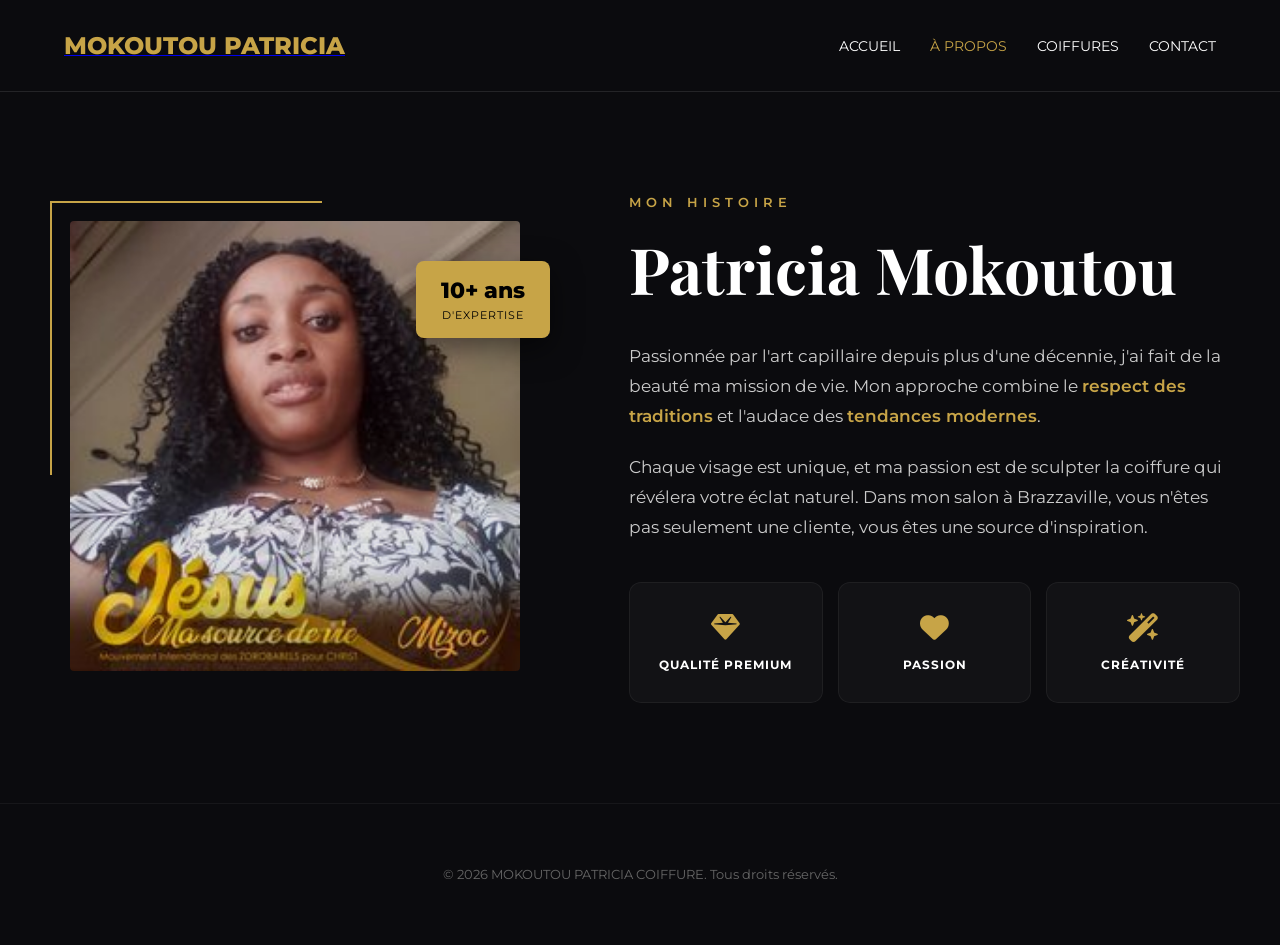
==== about.html @ e0942e8d "Version finale site Patricia" ====
<!DOCTYPE html>
<html lang="fr">
<head>
    <meta charset="UTF-8" />
    <meta name="viewport" content="width=device-width, initial-scale=1" />
    <title>À Propos | MOKOUTOU PATRICIA COIFFURE</title>
    
    <link href="https://fonts.googleapis.com/css2?family=Montserrat:wght@300;400;600;800&family=Playfair+Display:wght@700&display=swap" rel="stylesheet">
    <link rel="stylesheet" href="https://cdnjs.cloudflare.com/ajax/libs/font-awesome/6.4.0/css/all.min.css">
    <link href="https://unpkg.com/aos@2.3.1/dist/aos.css" rel="stylesheet">
    <link rel="stylesheet" href="style.css" />
    <link rel="stylesheet" href="about.css" />
</head>
<body class="about-page">

    <header class="site-header">
        <div class="header-container">
            <div class="brand" data-aos="fade-down">
                <a href="index.html" class="brand-link">
                    <span class="brand-text">MOKOUTOU PATRICIA</span>
                </a>
            </div>
            <nav class="site-nav">
                <ul class="nav-list">
                    <li><a href="index.html">Accueil</a></li>
                    <li><a href="about.html" class="active">À propos</a></li>
                    <li><a href="coiffures.html">Coiffures</a></li>
                    <li><a href="contact.html">Contact</a></li>
                </ul>
            </nav>
        </div>
    </header>

    <main class="about-main">
        <section class="about-hero">
            <div class="container">
                <div class="about-grid">
                    
                    <div class="about-image-side" data-aos="zoom-in">
                        <div class="image-wrapper">
                            <div class="gold-frame"></div>
                            <img src="47.jpeg" alt="Patricia Mokoutou" class="profile-pic">
                            <div class="experience-card">
                                <span class="exp-number">10+ ans</span>
                                <span class="exp-text">D'EXPERTISE</span>
                            </div>
                        </div>
                    </div>

                    <div class="about-text-side" data-aos="fade-left">
                        <span class="gold-subtitle">MON HISTOIRE</span>
                        <h1 class="main-title">Patricia Mokoutou</h1>
                        <p class="description">
                            Passionnée par l'art capillaire depuis plus d'une décennie, j'ai fait de la beauté ma mission de vie. Mon approche combine le <span class="highlight">respect des traditions</span> et l'audace des <span class="highlight">tendances modernes</span>.
                        </p>
                        <p class="description">
                            Chaque visage est unique, et ma passion est de sculpter la coiffure qui révélera votre éclat naturel. Dans mon salon à Brazzaville, vous n'êtes pas seulement une cliente, vous êtes une source d'inspiration.
                        </p>

                        <div class="values-flex">
                            <div class="value-card">
                                <i class="fa-solid fa-gem"></i>
                                <h3>QUALITÉ PREMIUM</h3>
                            </div>
                            <div class="value-card">
                                <i class="fa-solid fa-heart"></i>
                                <h3>PASSION</h3>
                            </div>
                            <div class="value-card">
                                <i class="fa-solid fa-wand-magic-sparkles"></i>
                                <h3>CRÉATIVITÉ</h3>
                            </div>
                        </div>
                    </div>

                </div>
            </div>
        </section>
    </main>

    <footer class="simple-footer">
        <p>&copy; 2026 MOKOUTOU PATRICIA COIFFURE. Tous droits réservés.</p>
    </footer>

    <script src="https://unpkg.com/aos@2.3.1/dist/aos.js"></script>
    <script>AOS.init({ duration: 1000, once: true });</script>
</body>
</html>
---- about.css ----
/* Configuration Générale */
.about-page {
    background-color: #0b0b0e;
    color: #ffffff;
    font-family: 'Montserrat', sans-serif;
    margin: 0;
}

.container {
    max-width: 1200px;
    margin: 0 auto;
    padding: 0 20px;
}

/* En-tête (Ajustement pour centrage) */
.header-container {
    display: flex;
    justify-content: space-between;
    align-items: center;
    padding: 20px 5%;
    border-bottom: 1px solid rgba(255,255,255,0.1);
}

.brand-text {
    font-size: 1.5rem;
    font-weight: 800;
    color: #c7a447;
    text-decoration: none;
}

.nav-list {
    display: flex;
    list-style: none;
    gap: 30px;
}

.nav-list a {
    color: #fff;
    text-decoration: none;
    font-size: 0.9rem;
    text-transform: uppercase;
    transition: 0.3s;
}

.nav-list a.active, .nav-list a:hover {
    color: #c7a447;
}

/* Section Hero & Grid */
.about-main {
    padding: 100px 0;
}

.about-grid {
    display: grid;
    grid-template-columns: 1fr 1.2fr;
    gap: 80px;
    align-items: center;
}

/* Côté Image */
.about-image-side {
    position: relative;
    display: flex;
    justify-content: center;
}

.image-wrapper {
    position: relative;
    width: 100%;
    max-width: 450px;
}

.gold-frame {
    position: absolute;
    top: -20px;
    left: -20px;
    width: 60%;
    height: 60%;
    border-top: 2px solid #c7a447;
    border-left: 2px solid #c7a447;
    z-index: 1;
}

.profile-pic {
    width: 100%;
    height: auto;
    border-radius: 4px;
    filter: brightness(0.9);
}

.experience-card {
    position: absolute;
    top: 40px;
    right: -30px;
    background: #c7a447;
    color: #000;
    padding: 15px 25px;
    border-radius: 8px;
    text-align: center;
    box-shadow: 0 10px 30px rgba(0,0,0,0.5);
    z-index: 10;
}

.exp-number {
    display: block;
    font-size: 1.4rem;
    font-weight: 800;
}

.exp-text {
    font-size: 0.7rem;
    letter-spacing: 1px;
}

/* Côté Texte */
.gold-subtitle {
    color: #c7a447;
    letter-spacing: 5px;
    font-size: 0.8rem;
    font-weight: 600;
}

.main-title {
    font-family: 'Playfair Display', serif;
    font-size: 4rem;
    margin: 15px 0 30px;
}

.description {
    font-size: 1.05rem;
    line-height: 1.8;
    color: #cccccc;
    margin-bottom: 20px;
}

.highlight {
    color: #c7a447;
    font-weight: 600;
}

/* Cartes de Valeurs */
.values-flex {
    display: flex;
    gap: 15px;
    margin-top: 40px;
}

.value-card {
    flex: 1;
    background: rgba(255,255,255,0.03);
    border: 1px solid rgba(255,255,255,0.05);
    padding: 30px 15px;
    text-align: center;
    border-radius: 12px;
    transition: 0.4s;
}

.value-card:hover {
    background: rgba(199, 164, 71, 0.05);
    border-color: #c7a447;
    transform: translateY(-5px);
}

.value-card i {
    font-size: 1.8rem;
    color: #c7a447;
    margin-bottom: 15px;
}

.value-card h3 {
    font-size: 0.75rem;
    letter-spacing: 1px;
    margin: 0;
}

/* Footer */
.simple-footer {
    text-align: center;
    padding: 50px;
    border-top: 1px solid rgba(255,255,255,0.05);
    font-size: 0.8rem;
    color: #666;
}

/* Responsive */
@media (max-width: 992px) {
    .about-grid { grid-template-columns: 1fr; gap: 60px; }
    .main-title { font-size: 2.8rem; }
    .experience-card { right: 10px; }
    .values-flex { flex-direction: column; }
}
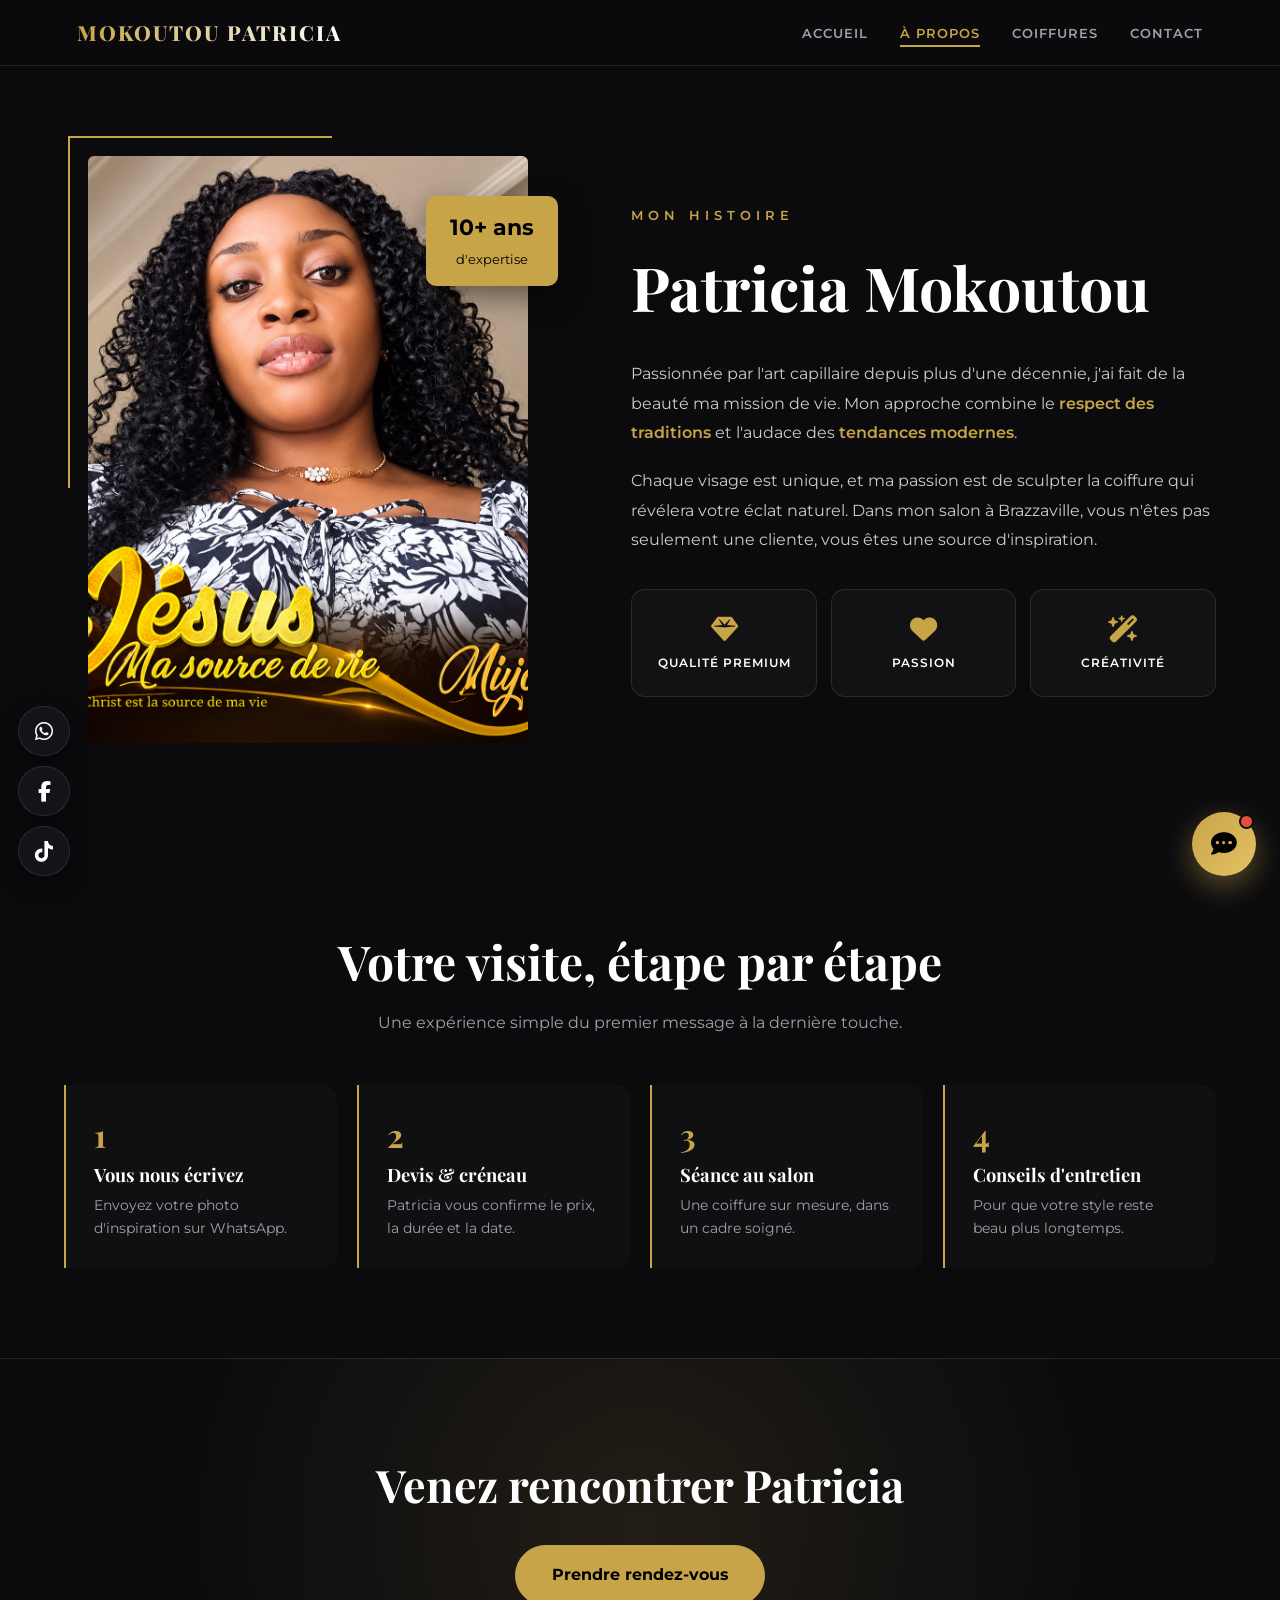
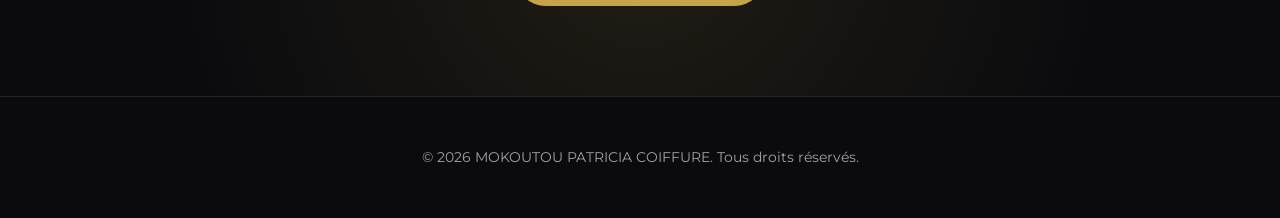
==== commit 62aa2dba: "Add files via upload Nouvelle version du site" ====
--- a/about.html
+++ b/about.html
@@ -1,88 +1,92 @@
-<!DOCTYPE html>
-<html lang="fr">
-<head>
-    <meta charset="UTF-8" />
-    <meta name="viewport" content="width=device-width, initial-scale=1" />
-    <title>À Propos | MOKOUTOU PATRICIA COIFFURE</title>
-    
-    <link href="https://fonts.googleapis.com/css2?family=Montserrat:wght@300;400;600;800&family=Playfair+Display:wght@700&display=swap" rel="stylesheet">
-    <link rel="stylesheet" href="https://cdnjs.cloudflare.com/ajax/libs/font-awesome/6.4.0/css/all.min.css">
-    <link href="https://unpkg.com/aos@2.3.1/dist/aos.css" rel="stylesheet">
-    <link rel="stylesheet" href="style.css" />
-    <link rel="stylesheet" href="about.css" />
-</head>
-<body class="about-page">
-
-    <header class="site-header">
-        <div class="header-container">
-            <div class="brand" data-aos="fade-down">
-                <a href="index.html" class="brand-link">
-                    <span class="brand-text">MOKOUTOU PATRICIA</span>
-                </a>
-            </div>
-            <nav class="site-nav">
-                <ul class="nav-list">
-                    <li><a href="index.html">Accueil</a></li>
-                    <li><a href="about.html" class="active">À propos</a></li>
-                    <li><a href="coiffures.html">Coiffures</a></li>
-                    <li><a href="contact.html">Contact</a></li>
-                </ul>
-            </nav>
-        </div>
-    </header>
-
-    <main class="about-main">
-        <section class="about-hero">
-            <div class="container">
-                <div class="about-grid">
-                    
-                    <div class="about-image-side" data-aos="zoom-in">
-                        <div class="image-wrapper">
-                            <div class="gold-frame"></div>
-                            <img src="47.jpeg" alt="Patricia Mokoutou" class="profile-pic">
-                            <div class="experience-card">
-                                <span class="exp-number">10+ ans</span>
-                                <span class="exp-text">D'EXPERTISE</span>
-                            </div>
-                        </div>
-                    </div>
-
-                    <div class="about-text-side" data-aos="fade-left">
-                        <span class="gold-subtitle">MON HISTOIRE</span>
-                        <h1 class="main-title">Patricia Mokoutou</h1>
-                        <p class="description">
-                            Passionnée par l'art capillaire depuis plus d'une décennie, j'ai fait de la beauté ma mission de vie. Mon approche combine le <span class="highlight">respect des traditions</span> et l'audace des <span class="highlight">tendances modernes</span>.
-                        </p>
-                        <p class="description">
-                            Chaque visage est unique, et ma passion est de sculpter la coiffure qui révélera votre éclat naturel. Dans mon salon à Brazzaville, vous n'êtes pas seulement une cliente, vous êtes une source d'inspiration.
-                        </p>
-
-                        <div class="values-flex">
-                            <div class="value-card">
-                                <i class="fa-solid fa-gem"></i>
-                                <h3>QUALITÉ PREMIUM</h3>
-                            </div>
-                            <div class="value-card">
-                                <i class="fa-solid fa-heart"></i>
-                                <h3>PASSION</h3>
-                            </div>
-                            <div class="value-card">
-                                <i class="fa-solid fa-wand-magic-sparkles"></i>
-                                <h3>CRÉATIVITÉ</h3>
-                            </div>
-                        </div>
-                    </div>
-
-                </div>
-            </div>
-        </section>
-    </main>
-
-    <footer class="simple-footer">
-        <p>&copy; 2026 MOKOUTOU PATRICIA COIFFURE. Tous droits réservés.</p>
-    </footer>
-
-    <script src="https://unpkg.com/aos@2.3.1/dist/aos.js"></script>
-    <script>AOS.init({ duration: 1000, once: true });</script>
-</body>
+<!doctype html>
+<html lang="fr">
+  <head>
+    <meta charset="UTF-8" />
+    <meta name="viewport" content="width=device-width,initial-scale=1" />
+    <link
+      href="https://fonts.googleapis.com/css2?family=Montserrat:wght@300;400;600;800&family=Playfair+Display:ital,wght@0,700;1,700&display=swap"
+      rel="stylesheet"
+    />
+    <link
+      rel="stylesheet"
+      href="https://cdnjs.cloudflare.com/ajax/libs/font-awesome/6.4.0/css/all.min.css"
+    />
+    <link rel="stylesheet" href="style.css" />
+    <link rel="icon" href="47.jpeg" />
+    <title>À propos | MOKOUTOU PATRICIA COIFFURE</title>
+  </head>
+  <body>
+    <main>
+      <section class="sec">
+        <div class="wrap agrid">
+          <div class="aimg rv">
+            <div class="gf"></div>
+            <div data-img="47" style="position: absolute; inset: 0"></div>
+            <div class="exp"><b>10+ ans</b><small>d'expertise</small></div>
+          </div>
+          <div class="atxt rv">
+            <span class="gold" style="letter-spacing: 5px; font-size: 0.8rem; font-weight: 600"
+              >MON HISTOIRE</span
+            >
+            <h1>Patricia Mokoutou</h1>
+            <p>
+              Passionnée par l'art capillaire depuis plus d'une décennie, j'ai fait de la beauté ma
+              mission de vie. Mon approche combine le
+              <span class="hl">respect des traditions</span> et l'audace des
+              <span class="hl">tendances modernes</span>.
+            </p>
+            <p>
+              Chaque visage est unique, et ma passion est de sculpter la coiffure qui révélera votre
+              éclat naturel. Dans mon salon à Brazzaville, vous n'êtes pas seulement une cliente,
+              vous êtes une source d'inspiration.
+            </p>
+            <div class="vals">
+              <div class="val">
+                <i class="fa-solid fa-gem"></i>
+                <h3>QUALITÉ PREMIUM</h3>
+              </div>
+              <div class="val">
+                <i class="fa-solid fa-heart"></i>
+                <h3>PASSION</h3>
+              </div>
+              <div class="val">
+                <i class="fa-solid fa-wand-magic-sparkles"></i>
+                <h3>CRÉATIVITÉ</h3>
+              </div>
+            </div>
+          </div>
+        </div>
+      </section>
+      <section class="sec">
+        <div class="wrap">
+          <h2 class="stitle">Votre visite, étape par étape</h2>
+          <p class="ssub">Une expérience simple du premier message à la dernière touche.</p>
+          <div class="steps">
+            <div class="step rv">
+              <h3>Vous nous écrivez</h3>
+              <p>Envoyez votre photo d'inspiration sur WhatsApp.</p>
+            </div>
+            <div class="step rv">
+              <h3>Devis & créneau</h3>
+              <p>Patricia vous confirme le prix, la durée et la date.</p>
+            </div>
+            <div class="step rv">
+              <h3>Séance au salon</h3>
+              <p>Une coiffure sur mesure, dans un cadre soigné.</p>
+            </div>
+            <div class="step rv">
+              <h3>Conseils d'entretien</h3>
+              <p>Pour que votre style reste beau plus longtemps.</p>
+            </div>
+          </div>
+        </div>
+      </section>
+      <section class="band">
+        <h2 class="rv">Venez rencontrer Patricia</h2>
+        <a class="btn main rv" href="contact.html">Prendre rendez-vous</a>
+      </section>
+    </main>
+    <script src="config.js"></script>
+    <script src="script.js"></script>
+  </body>
 </html>
--- a/style.css
+++ b/style.css
@@ -0,0 +1,1238 @@
+:root {
+  --g: #c7a447;
+  --g2: #e5c167;
+  --bg: #0b0b0e;
+  --card: #15151a;
+  --mut: #a1a1a6;
+  --bd: rgba(255, 255, 255, 0.1);
+}
+* {
+  box-sizing: border-box;
+  margin: 0;
+  padding: 0;
+}
+html {
+  scroll-behavior: smooth;
+}
+body {
+  background: var(--bg);
+  color: #fff;
+  font-family: Montserrat, sans-serif;
+  line-height: 1.6;
+  overflow-x: hidden;
+}
+h1,
+h2,
+h3,
+.logo {
+  font-family: "Playfair Display", serif;
+}
+a {
+  color: inherit;
+  text-decoration: none;
+}
+button {
+  font: inherit;
+}
+.wrap {
+  max-width: 1200px;
+  margin: 0 auto;
+  padding: 0 24px;
+}
+.gold {
+  color: var(--g);
+}
+:focus-visible {
+  outline: 2px solid var(--g2);
+  outline-offset: 3px;
+}
+/* barre de progression + halo souris */
+.prog {
+  position: fixed;
+  top: 0;
+  left: 0;
+  height: 3px;
+  width: 0;
+  background: linear-gradient(90deg, var(--g), var(--g2));
+  z-index: 3000;
+}
+.glow {
+  position: fixed;
+  width: 380px;
+  height: 380px;
+  border-radius: 50%;
+  pointer-events: none;
+  z-index: 0;
+  background: radial-gradient(circle, rgba(199, 164, 71, 0.13), transparent 65%);
+  transform: translate(-50%, -50%);
+  left: -999px;
+  top: -999px;
+}
+/* header */
+.hdr {
+  position: sticky;
+  top: 0;
+  z-index: 1000;
+  display: flex;
+  justify-content: space-between;
+  align-items: center;
+  padding: 1rem 6%;
+  background: rgba(11, 11, 14, 0.88);
+  backdrop-filter: blur(14px);
+  border-bottom: 1px solid var(--bd);
+}
+.logo {
+  font-size: 1.3rem;
+  font-weight: 800;
+  letter-spacing: 2px;
+  background: linear-gradient(90deg, var(--g), #fff, var(--g));
+  background-size: 200% auto;
+  -webkit-background-clip: text;
+  background-clip: text;
+  color: transparent;
+  animation: shine 4s linear infinite;
+}
+@keyframes shine {
+  to {
+    background-position: 200% center;
+  }
+}
+.nav {
+  display: flex;
+  gap: 2rem;
+  list-style: none;
+}
+.nav a {
+  font-size: 0.8rem;
+  font-weight: 600;
+  text-transform: uppercase;
+  letter-spacing: 1px;
+  color: var(--mut);
+  position: relative;
+  padding: 4px 0;
+  transition: 0.3s;
+}
+.nav a::after {
+  content: "";
+  position: absolute;
+  left: 0;
+  bottom: -2px;
+  height: 2px;
+  width: 0;
+  background: var(--g);
+  transition: 0.35s;
+}
+.nav a:hover,
+.nav a.on {
+  color: var(--g);
+}
+.nav a:hover::after,
+.nav a.on::after {
+  width: 100%;
+}
+.burger {
+  display: none;
+  background: none;
+  border: 0;
+  color: #fff;
+  font-size: 1.5rem;
+  cursor: pointer;
+}
+/* boutons */
+.btn {
+  display: inline-flex;
+  align-items: center;
+  gap: 10px;
+  padding: 1.05rem 2.2rem;
+  border-radius: 50px;
+  font-weight: 700;
+  border: 1px solid var(--g);
+  cursor: pointer;
+  transition: 0.4s;
+  position: relative;
+  overflow: hidden;
+}
+.btn.main {
+  background: var(--g);
+  color: #000;
+}
+.btn.main:hover {
+  transform: translateY(-4px);
+  box-shadow: 0 12px 30px rgba(199, 164, 71, 0.45);
+}
+.btn.line {
+  background: transparent;
+  color: #fff;
+  border-color: var(--bd);
+}
+.btn.line:hover {
+  background: #fff;
+  color: #000;
+}
+/* hero */
+.hero {
+  min-height: 88vh;
+  display: grid;
+  place-items: center;
+  text-align: center;
+  padding: 60px 6%;
+  position: relative;
+  background: radial-gradient(circle at center, #1c1c23, var(--bg) 70%);
+  overflow: hidden;
+}
+.hero h1 {
+  font-size: clamp(2.6rem, 7vw, 5rem);
+  line-height: 1.08;
+  margin-bottom: 1rem;
+}
+.hero h1 em {
+  color: var(--g);
+}
+.hero p.sub {
+  color: var(--mut);
+  letter-spacing: 3px;
+  text-transform: uppercase;
+  font-size: 0.95rem;
+  margin-bottom: 2.2rem;
+}
+.hero .btns {
+  display: flex;
+  gap: 14px;
+  justify-content: center;
+  flex-wrap: wrap;
+}
+.hero-in {
+  position: relative;
+  z-index: 2;
+}
+.float {
+  position: absolute;
+  width: 170px;
+  aspect-ratio: 3/4;
+  border-radius: 18px;
+  overflow: hidden;
+  border: 2px solid rgba(199, 164, 71, 0.5);
+  box-shadow: 0 25px 50px rgba(0, 0, 0, 0.6);
+  animation: fl 7s ease-in-out infinite;
+  z-index: 1;
+}
+.f1 {
+  left: 5%;
+  top: 14%;
+}
+.f2 {
+  right: 6%;
+  top: 10%;
+  animation-delay: -2s;
+  width: 150px;
+}
+.f3 {
+  right: 12%;
+  bottom: 8%;
+  animation-delay: -4s;
+  width: 130px;
+}
+.f4 {
+  left: 12%;
+  bottom: 9%;
+  animation-delay: -1s;
+  width: 120px;
+}
+@keyframes fl {
+  50% {
+    transform: translateY(-22px) rotate(3deg);
+  }
+}
+/* photos + placeholders */
+.media {
+  position: absolute;
+  inset: 0;
+}
+.media img,
+.ph {
+  width: 100%;
+  height: 100%;
+  object-fit: cover;
+  display: block;
+  transition: transform 0.8s cubic-bezier(0.2, 0.8, 0.2, 1);
+}
+.ph {
+  display: grid;
+  place-items: center;
+  background: linear-gradient(135deg, #2a2412, #15151a 60%, #2a2412);
+  color: var(--g);
+  font:
+    700 3rem "Playfair Display",
+    serif;
+}
+/* bandeau défilant */
+.marquee {
+  overflow: hidden;
+  padding: 26px 0;
+  border-block: 1px solid var(--bd);
+  background: #0e0e12;
+}
+.track {
+  display: flex;
+  gap: 18px;
+  width: max-content;
+  animation: mq 45s linear infinite;
+}
+.marquee:hover .track {
+  animation-play-state: paused;
+}
+.track .mi {
+  position: relative;
+  width: 170px;
+  height: 210px;
+  border-radius: 14px;
+  overflow: hidden;
+  flex: none;
+  cursor: pointer;
+}
+.track .mi:hover img,
+.track .mi:hover .ph {
+  transform: scale(1.12);
+}
+@keyframes mq {
+  to {
+    transform: translateX(-50%);
+  }
+}
+/* sections */
+.sec {
+  padding: 90px 0;
+  position: relative;
+  z-index: 1;
+}
+.stitle {
+  font-size: clamp(2rem, 5vw, 3rem);
+  text-align: center;
+  margin-bottom: 10px;
+}
+.ssub {
+  text-align: center;
+  color: var(--mut);
+  margin: 0 auto 50px;
+  max-width: 560px;
+}
+.cats {
+  display: grid;
+  grid-template-columns: repeat(auto-fit, minmax(300px, 1fr));
+  gap: 26px;
+}
+.cat {
+  position: relative;
+  height: 400px;
+  border-radius: 22px;
+  overflow: hidden;
+  border: 1px solid var(--bd);
+  display: block;
+  transform-style: preserve-3d;
+  transition:
+    border-color 0.4s,
+    transform 0.15s;
+}
+.cat:hover {
+  border-color: var(--g);
+}
+.cat:hover img,
+.cat:hover .ph {
+  transform: scale(1.1);
+}
+.cat .cap {
+  position: absolute;
+  inset: auto 0 0 0;
+  padding: 70px 24px 24px;
+  background: linear-gradient(transparent, rgba(0, 0, 0, 0.92));
+}
+.cat h3 {
+  font-size: 1.5rem;
+}
+.cat span {
+  color: var(--g);
+  font-size: 0.8rem;
+  display: flex;
+  gap: 8px;
+  align-items: center;
+  transition: 0.4s;
+}
+.cat:hover span {
+  gap: 16px;
+}
+.stats {
+  display: grid;
+  grid-template-columns: repeat(auto-fit, minmax(180px, 1fr));
+  gap: 20px;
+  text-align: center;
+}
+.stat {
+  padding: 34px 10px;
+  border: 1px solid var(--bd);
+  border-radius: 18px;
+  background: rgba(255, 255, 255, 0.02);
+}
+.stat b {
+  display: block;
+  font:
+    700 2.8rem "Playfair Display",
+    serif;
+  color: var(--g);
+}
+.stat small {
+  color: var(--mut);
+}
+.band {
+  text-align: center;
+  padding: 90px 24px;
+  background: radial-gradient(circle, rgba(199, 164, 71, 0.12), transparent 70%);
+  border-top: 1px solid var(--bd);
+}
+.band h2 {
+  font-size: clamp(1.8rem, 4vw, 2.8rem);
+  margin-bottom: 24px;
+}
+/* reveal */
+.rv {
+  opacity: 0;
+  transform: translateY(34px) scale(0.97);
+  transition:
+    opacity 0.8s,
+    transform 0.8s cubic-bezier(0.2, 0.8, 0.2, 1);
+}
+.rv.in {
+  opacity: 1;
+  transform: none;
+}
+/* page head */
+.phead {
+  text-align: center;
+  padding: 70px 24px 20px;
+  position: relative;
+  z-index: 1;
+}
+.phead h1 {
+  font-size: clamp(2.4rem, 6vw, 4rem);
+}
+.phead p {
+  color: var(--mut);
+}
+/* coiffures */
+.chips {
+  position: sticky;
+  top: 64px;
+  z-index: 900;
+  display: flex;
+  gap: 10px;
+  justify-content: center;
+  flex-wrap: wrap;
+  padding: 16px 24px;
+  background: rgba(11, 11, 14, 0.9);
+  backdrop-filter: blur(12px);
+}
+.chip {
+  background: transparent;
+  border: 1px solid var(--bd);
+  color: #fff;
+  padding: 10px 20px;
+  border-radius: 30px;
+  cursor: pointer;
+  font-size: 0.75rem;
+  text-transform: uppercase;
+  letter-spacing: 1px;
+  font-weight: 600;
+  transition: 0.35s;
+}
+.chip i {
+  margin-right: 7px;
+  color: var(--g);
+  transition: 0.3s;
+}
+.chip:hover,
+.chip.on {
+  background: var(--g);
+  color: #000;
+  border-color: var(--g);
+}
+.chip:hover i,
+.chip.on i {
+  color: #000;
+}
+.csec {
+  padding: 60px 0 20px;
+}
+.csec h2 {
+  font-size: 2.2rem;
+  text-align: center;
+}
+.csec .d {
+  text-align: center;
+  color: var(--mut);
+  max-width: 560px;
+  margin: 8px auto 36px;
+}
+.grid {
+  display: grid;
+  grid-template-columns: repeat(auto-fill, minmax(250px, 1fr));
+  grid-auto-rows: 250px;
+  gap: 18px;
+  grid-auto-flow: dense;
+}
+.grid .pc:nth-child(4n + 1) {
+  grid-row: span 2;
+}
+.pc {
+  position: relative;
+  border-radius: 18px;
+  overflow: hidden;
+  cursor: zoom-in;
+  border: 1px solid var(--bd);
+  transform: perspective(900px) rotateX(var(--rx, 0deg)) rotateY(var(--ry, 0deg));
+  transition:
+    transform 0.2s,
+    border-color 0.3s,
+    opacity 0.8s;
+}
+.pc.rv {
+  transition:
+    opacity 0.8s,
+    transform 0.8s;
+}
+.pc:hover {
+  border-color: var(--g);
+  box-shadow: 0 22px 50px rgba(0, 0, 0, 0.6);
+}
+.pc:hover img,
+.pc:hover .ph {
+  transform: scale(1.12);
+}
+.pc::after {
+  content: "";
+  position: absolute;
+  inset: 0;
+  background: radial-gradient(
+    circle at var(--mx, 50%) var(--my, 50%),
+    rgba(255, 255, 255, 0.22),
+    transparent 45%
+  );
+  opacity: 0;
+  transition: 0.3s;
+  pointer-events: none;
+}
+.pc:hover::after {
+  opacity: 1;
+}
+.pc .ov {
+  position: absolute;
+  inset: auto 0 0 0;
+  padding: 50px 18px 16px;
+  background: linear-gradient(transparent, rgba(0, 0, 0, 0.9));
+  transform: translateY(100%);
+  transition: 0.45s cubic-bezier(0.2, 0.8, 0.2, 1);
+  display: flex;
+  justify-content: space-between;
+  align-items: end;
+}
+.pc:hover .ov {
+  transform: none;
+}
+.pc .ov b {
+  font:
+    700 1.1rem "Playfair Display",
+    serif;
+  color: var(--g2);
+}
+.pc .ov i {
+  width: 36px;
+  height: 36px;
+  border-radius: 50%;
+  background: var(--g);
+  color: #000;
+  display: grid;
+  place-items: center;
+}
+.pc .nb {
+  position: absolute;
+  top: 12px;
+  left: 12px;
+  background: rgba(0, 0, 0, 0.6);
+  border: 1px solid rgba(199, 164, 71, 0.5);
+  border-radius: 20px;
+  padding: 2px 12px;
+  font-size: 0.7rem;
+  z-index: 2;
+}
+/* lightbox */
+.lb {
+  position: fixed;
+  inset: 0;
+  z-index: 4000;
+  background: rgba(0, 0, 0, 0.95);
+  display: none;
+  align-items: center;
+  justify-content: center;
+  flex-direction: column;
+  gap: 14px;
+}
+.lb.on {
+  display: flex;
+  animation: fi 0.35s;
+}
+@keyframes fi {
+  from {
+    opacity: 0;
+  }
+}
+.lb .fr {
+  position: relative;
+  width: min(90vw, 560px);
+  height: min(72vh, 720px);
+  border-radius: 16px;
+  overflow: hidden;
+  border: 1px solid var(--g);
+}
+.lb .fr .ph {
+  font-size: 8rem;
+}
+.lb .fr > * {
+  animation: zi 0.45s cubic-bezier(0.2, 0.8, 0.2, 1);
+}
+@keyframes zi {
+  from {
+    opacity: 0;
+    transform: scale(0.92);
+  }
+}
+.lb p {
+  color: var(--g2);
+  font:
+    700 1.3rem "Playfair Display",
+    serif;
+}
+.lb small {
+  color: var(--mut);
+}
+.lb button {
+  position: absolute;
+  background: rgba(255, 255, 255, 0.08);
+  border: 1px solid var(--bd);
+  color: #fff;
+  width: 50px;
+  height: 50px;
+  border-radius: 50%;
+  cursor: pointer;
+  font-size: 1.2rem;
+  transition: 0.3s;
+}
+.lb button:hover {
+  background: var(--g);
+  color: #000;
+}
+.lb .x {
+  top: 20px;
+  right: 20px;
+}
+.lb .pv {
+  left: 18px;
+  top: 50%;
+}
+.lb .nx {
+  right: 18px;
+  top: 50%;
+}
+/* à propos */
+.agrid {
+  display: grid;
+  grid-template-columns: 1fr 1.2fr;
+  gap: 80px;
+  align-items: center;
+}
+.aimg {
+  position: relative;
+  max-width: 440px;
+  aspect-ratio: 3/4;
+  margin: auto;
+  width: 100%;
+}
+.aimg .media {
+  border-radius: 6px;
+  overflow: hidden;
+}
+.gf {
+  position: absolute;
+  top: -20px;
+  left: -20px;
+  width: 60%;
+  height: 60%;
+  border-top: 2px solid var(--g);
+  border-left: 2px solid var(--g);
+  z-index: 2;
+}
+.exp {
+  position: absolute;
+  top: 40px;
+  right: -30px;
+  background: var(--g);
+  color: #000;
+  padding: 14px 24px;
+  border-radius: 10px;
+  text-align: center;
+  z-index: 3;
+  box-shadow: 0 10px 30px rgba(0, 0, 0, 0.5);
+  animation: fl 6s ease-in-out infinite;
+}
+.exp b {
+  display: block;
+  font-size: 1.4rem;
+}
+.atxt h1 {
+  font-size: clamp(2.4rem, 5vw, 3.8rem);
+  margin: 10px 0 24px;
+}
+.atxt p {
+  color: #ccc;
+  line-height: 1.85;
+  margin-bottom: 18px;
+}
+.hl {
+  color: var(--g);
+  font-weight: 600;
+}
+.vals {
+  display: grid;
+  grid-template-columns: repeat(3, 1fr);
+  gap: 14px;
+  margin-top: 34px;
+}
+.val {
+  padding: 26px 10px;
+  text-align: center;
+  border: 1px solid var(--bd);
+  border-radius: 14px;
+  transition: 0.4s;
+  background: rgba(255, 255, 255, 0.03);
+}
+.val:hover {
+  border-color: var(--g);
+  transform: translateY(-6px);
+  background: rgba(199, 164, 71, 0.06);
+}
+.val i {
+  font-size: 1.7rem;
+  color: var(--g);
+  margin-bottom: 12px;
+  display: block;
+}
+.val h3 {
+  font: 600 0.75rem Montserrat;
+  letter-spacing: 1px;
+}
+.steps {
+  display: grid;
+  grid-template-columns: repeat(auto-fit, minmax(220px, 1fr));
+  gap: 20px;
+  counter-reset: s;
+}
+.step {
+  padding: 28px;
+  border-left: 2px solid var(--g);
+  background: rgba(255, 255, 255, 0.02);
+  counter-increment: s;
+  border-radius: 0 14px 14px 0;
+}
+.step::before {
+  content: counter(s);
+  font:
+    700 2rem "Playfair Display",
+    serif;
+  color: var(--g);
+}
+.step h3 {
+  font-size: 1.15rem;
+  margin: 4px 0;
+}
+.step p {
+  color: var(--mut);
+  font-size: 0.9rem;
+}
+/* contact */
+.cgrid {
+  display: grid;
+  grid-template-columns: repeat(auto-fit, minmax(260px, 1fr));
+  gap: 26px;
+  margin-bottom: 50px;
+}
+.cc {
+  background: var(--card);
+  padding: 40px 24px;
+  border-radius: 20px;
+  border: 1px solid var(--bd);
+  text-align: center;
+  transition: 0.4s;
+  display: block;
+}
+.cc:hover {
+  transform: translateY(-10px);
+  border-color: var(--g);
+}
+.cc i.big {
+  font-size: 2.6rem;
+  color: var(--g);
+  margin-bottom: 16px;
+  display: block;
+  transition: 0.4s;
+}
+.cc:hover i.big {
+  transform: scale(1.2) rotate(-8deg);
+}
+.cc p {
+  color: var(--mut);
+  margin: 6px 0 16px;
+  font-size: 0.9rem;
+}
+.cc .go {
+  color: var(--g);
+  font-weight: 700;
+  font-size: 0.8rem;
+}
+.form {
+  background: rgba(199, 164, 71, 0.05);
+  border: 1px solid rgba(199, 164, 71, 0.2);
+  border-radius: 22px;
+  padding: 36px;
+  max-width: 720px;
+  margin: 0 auto 40px;
+}
+.form h2 {
+  color: var(--g);
+  text-align: center;
+  margin-bottom: 6px;
+}
+.form .row {
+  display: grid;
+  grid-template-columns: 1fr 1fr;
+  gap: 14px;
+  margin-top: 16px;
+}
+.form input,
+.form select {
+  width: 100%;
+  background: rgba(255, 255, 255, 0.07);
+  border: 1px solid var(--bd);
+  border-radius: 12px;
+  padding: 14px;
+  color: #fff;
+  font: inherit;
+}
+.form select option {
+  background: #15151a;
+}
+.form input:focus,
+.form select:focus {
+  border-color: var(--g);
+  outline: none;
+}
+.form .btn {
+  margin-top: 18px;
+  width: 100%;
+  justify-content: center;
+}
+.info {
+  display: grid;
+  grid-template-columns: repeat(auto-fit, minmax(240px, 1fr));
+  gap: 20px;
+  text-align: center;
+  max-width: 720px;
+  margin: auto;
+}
+.info div {
+  padding: 20px;
+  border: 1px solid var(--bd);
+  border-radius: 16px;
+}
+.info i {
+  color: var(--g);
+  font-size: 1.4rem;
+  margin-bottom: 8px;
+}
+/* footer */
+.ftr {
+  padding: 50px 6%;
+  border-top: 1px solid var(--bd);
+  text-align: center;
+  color: var(--mut);
+  font-size: 0.85rem;
+  position: relative;
+  z-index: 1;
+}
+/* dock réseaux */
+.dock {
+  position: fixed;
+  left: 18px;
+  bottom: 24px;
+  z-index: 1900;
+  display: flex;
+  flex-direction: column;
+  gap: 10px;
+}
+.dock a {
+  display: flex;
+  align-items: center;
+  gap: 0;
+  height: 50px;
+  min-width: 50px;
+  border-radius: 30px;
+  background: rgba(21, 21, 26, 0.95);
+  border: 1px solid var(--bd);
+  color: #fff;
+  overflow: hidden;
+  transition: 0.45s cubic-bezier(0.2, 0.8, 0.2, 1);
+  box-shadow: 0 8px 22px rgba(0, 0, 0, 0.5);
+}
+.dock a i {
+  width: 50px;
+  text-align: center;
+  font-size: 1.3rem;
+  flex: none;
+}
+.dock a span {
+  max-width: 0;
+  white-space: nowrap;
+  font-size: 0.8rem;
+  font-weight: 600;
+  transition: 0.45s;
+}
+.dock a:hover {
+  background: var(--c);
+  border-color: var(--c);
+  color: #fff;
+}
+.dock a:hover span {
+  max-width: 100px;
+  padding-right: 18px;
+}
+/* bot */
+.bot {
+  position: fixed;
+  bottom: 24px;
+  right: 24px;
+  z-index: 2000;
+}
+.bt {
+  width: 64px;
+  height: 64px;
+  border-radius: 50%;
+  border: 0;
+  cursor: pointer;
+  background: linear-gradient(135deg, var(--g), var(--g2));
+  color: #000;
+  font-size: 1.6rem;
+  box-shadow: 0 10px 30px rgba(199, 164, 71, 0.45);
+  transition: 0.4s cubic-bezier(0.2, 0.9, 0.3, 1.4);
+  position: relative;
+  animation: pulse 2.4s infinite;
+}
+@keyframes pulse {
+  0% {
+    box-shadow: 0 0 0 0 rgba(199, 164, 71, 0.55);
+  }
+  70%,
+  100% {
+    box-shadow: 0 0 0 22px rgba(199, 164, 71, 0);
+  }
+}
+.bt:hover {
+  transform: scale(1.12) rotate(10deg);
+}
+.bt .dot {
+  position: absolute;
+  top: 2px;
+  right: 2px;
+  width: 15px;
+  height: 15px;
+  background: #e74c3c;
+  border-radius: 50%;
+  border: 2px solid var(--bg);
+}
+.bw {
+  position: absolute;
+  bottom: 82px;
+  right: 0;
+  width: 360px;
+  height: 540px;
+  max-height: 75vh;
+  background: rgba(15, 15, 18, 0.98);
+  backdrop-filter: blur(25px);
+  border: 1px solid var(--bd);
+  border-radius: 26px;
+  display: none;
+  flex-direction: column;
+  overflow: hidden;
+  box-shadow: 0 25px 60px rgba(0, 0, 0, 0.8);
+  transform-origin: bottom right;
+}
+.bw.on {
+  display: flex;
+  animation: bx 0.5s cubic-bezier(0.23, 1, 0.32, 1);
+}
+@keyframes bx {
+  from {
+    opacity: 0;
+    transform: translateY(40px) scale(0.8);
+  }
+}
+.bh {
+  background: linear-gradient(to right, var(--g), #b08d36);
+  padding: 16px 18px;
+  display: flex;
+  justify-content: space-between;
+  align-items: center;
+  color: #000;
+}
+.bh .who {
+  display: flex;
+  gap: 12px;
+  align-items: center;
+}
+.av {
+  width: 40px;
+  height: 40px;
+  border-radius: 50%;
+  background: #000;
+  color: #fff;
+  display: grid;
+  place-items: center;
+  font-weight: 900;
+}
+.bh h4 {
+  font-size: 0.95rem;
+}
+.bh small {
+  font-size: 0.72rem;
+}
+.bh small::before {
+  content: "";
+  display: inline-block;
+  width: 8px;
+  height: 8px;
+  background: #2ecc71;
+  border-radius: 50%;
+  margin-right: 5px;
+}
+.bh button {
+  background: rgba(0, 0, 0, 0.12);
+  border: 0;
+  width: 30px;
+  height: 30px;
+  border-radius: 50%;
+  font-size: 1.3rem;
+  cursor: pointer;
+}
+.chat {
+  flex: 1;
+  padding: 18px;
+  overflow-y: auto;
+  display: flex;
+  flex-direction: column;
+  gap: 12px;
+}
+.chat::-webkit-scrollbar {
+  width: 4px;
+}
+.chat::-webkit-scrollbar-thumb {
+  background: var(--g);
+  border-radius: 10px;
+}
+.m {
+  padding: 11px 16px;
+  border-radius: 18px;
+  font-size: 0.88rem;
+  max-width: 88%;
+  line-height: 1.5;
+  animation: mi 0.3s ease-out;
+}
+@keyframes mi {
+  from {
+    opacity: 0;
+    transform: translateY(10px);
+  }
+}
+.m a {
+  color: var(--g2);
+  text-decoration: underline;
+  font-weight: 600;
+}
+.m.b {
+  background: rgba(255, 255, 255, 0.08);
+  align-self: flex-start;
+  border-bottom-left-radius: 5px;
+}
+.m.u {
+  background: var(--g);
+  color: #000;
+  align-self: flex-end;
+  border-bottom-right-radius: 5px;
+  font-weight: 600;
+}
+.typing {
+  display: flex;
+  gap: 5px;
+  padding: 14px 16px;
+}
+.typing i {
+  width: 7px;
+  height: 7px;
+  background: var(--g);
+  border-radius: 50%;
+  animation: ty 1s infinite;
+}
+.typing i:nth-child(2) {
+  animation-delay: 0.15s;
+}
+.typing i:nth-child(3) {
+  animation-delay: 0.3s;
+}
+@keyframes ty {
+  50% {
+    transform: translateY(-6px);
+    opacity: 0.4;
+  }
+}
+.sg {
+  display: flex;
+  flex-wrap: wrap;
+  gap: 7px;
+}
+.sg button {
+  background: rgba(199, 164, 71, 0.1);
+  border: 1px solid var(--g);
+  color: var(--g);
+  padding: 7px 14px;
+  border-radius: 50px;
+  font-size: 0.78rem;
+  cursor: pointer;
+  transition: 0.3s;
+}
+.sg button:hover {
+  background: var(--g);
+  color: #000;
+  transform: translateY(-2px);
+}
+.bi {
+  padding: 14px;
+  background: rgba(0, 0, 0, 0.4);
+  border-top: 1px solid var(--bd);
+  display: flex;
+  gap: 10px;
+}
+.bi input {
+  flex: 1;
+  background: rgba(255, 255, 255, 0.07);
+  border: 1px solid var(--bd);
+  padding: 11px 18px;
+  border-radius: 30px;
+  color: #fff;
+  outline: none;
+  font: inherit;
+  font-size: 0.9rem;
+}
+.bi input:focus {
+  border-color: var(--g);
+}
+.bi button {
+  width: 44px;
+  height: 44px;
+  border-radius: 50%;
+  border: 0;
+  background: var(--g);
+  color: #000;
+  cursor: pointer;
+  transition: 0.3s;
+}
+.bi button:hover {
+  transform: scale(1.1);
+}
+/* mobile */
+@media (max-width: 900px) {
+  .agrid {
+    grid-template-columns: 1fr;
+    gap: 60px;
+  }
+  .float {
+    display: none;
+  }
+  .exp {
+    right: 10px;
+  }
+}
+@media (max-width: 760px) {
+  .burger {
+    display: block;
+  }
+  .nav {
+    position: absolute;
+    top: 100%;
+    left: 0;
+    right: 0;
+    flex-direction: column;
+    gap: 0;
+    background: rgba(11, 11, 14, 0.97);
+    max-height: 0;
+    overflow: hidden;
+    transition: 0.4s;
+  }
+  .nav.open {
+    max-height: 300px;
+    border-bottom: 1px solid var(--bd);
+  }
+  .nav li {
+    padding: 14px 6%;
+  }
+  .grid {
+    grid-template-columns: repeat(2, 1fr);
+    grid-auto-rows: 190px;
+    gap: 10px;
+  }
+  .vals {
+    grid-template-columns: 1fr;
+  }
+  .form .row {
+    grid-template-columns: 1fr;
+  }
+  .bw {
+    width: calc(100vw - 32px);
+    right: -8px;
+  }
+  .chips {
+    top: 58px;
+  }
+  .dock {
+    flex-direction: row;
+    bottom: auto;
+    top: auto;
+    left: 14px;
+    bottom: 20px;
+  }
+  .dock a:hover span {
+    max-width: 0;
+    padding: 0;
+  }
+}
+@media (prefers-reduced-motion: reduce) {
+  * {
+    animation: none !important;
+    transition-duration: 0.01s !important;
+  }
+  .rv {
+    opacity: 1;
+    transform: none;
+  }
+}
+.pc.rv.in,
+.cat.rv.in {
+  transform: perspective(900px) rotateX(var(--rx, 0deg)) rotateY(var(--ry, 0deg));
+  transition:
+    transform 0.2s,
+    border-color 0.3s,
+    box-shadow 0.3s;
+}
